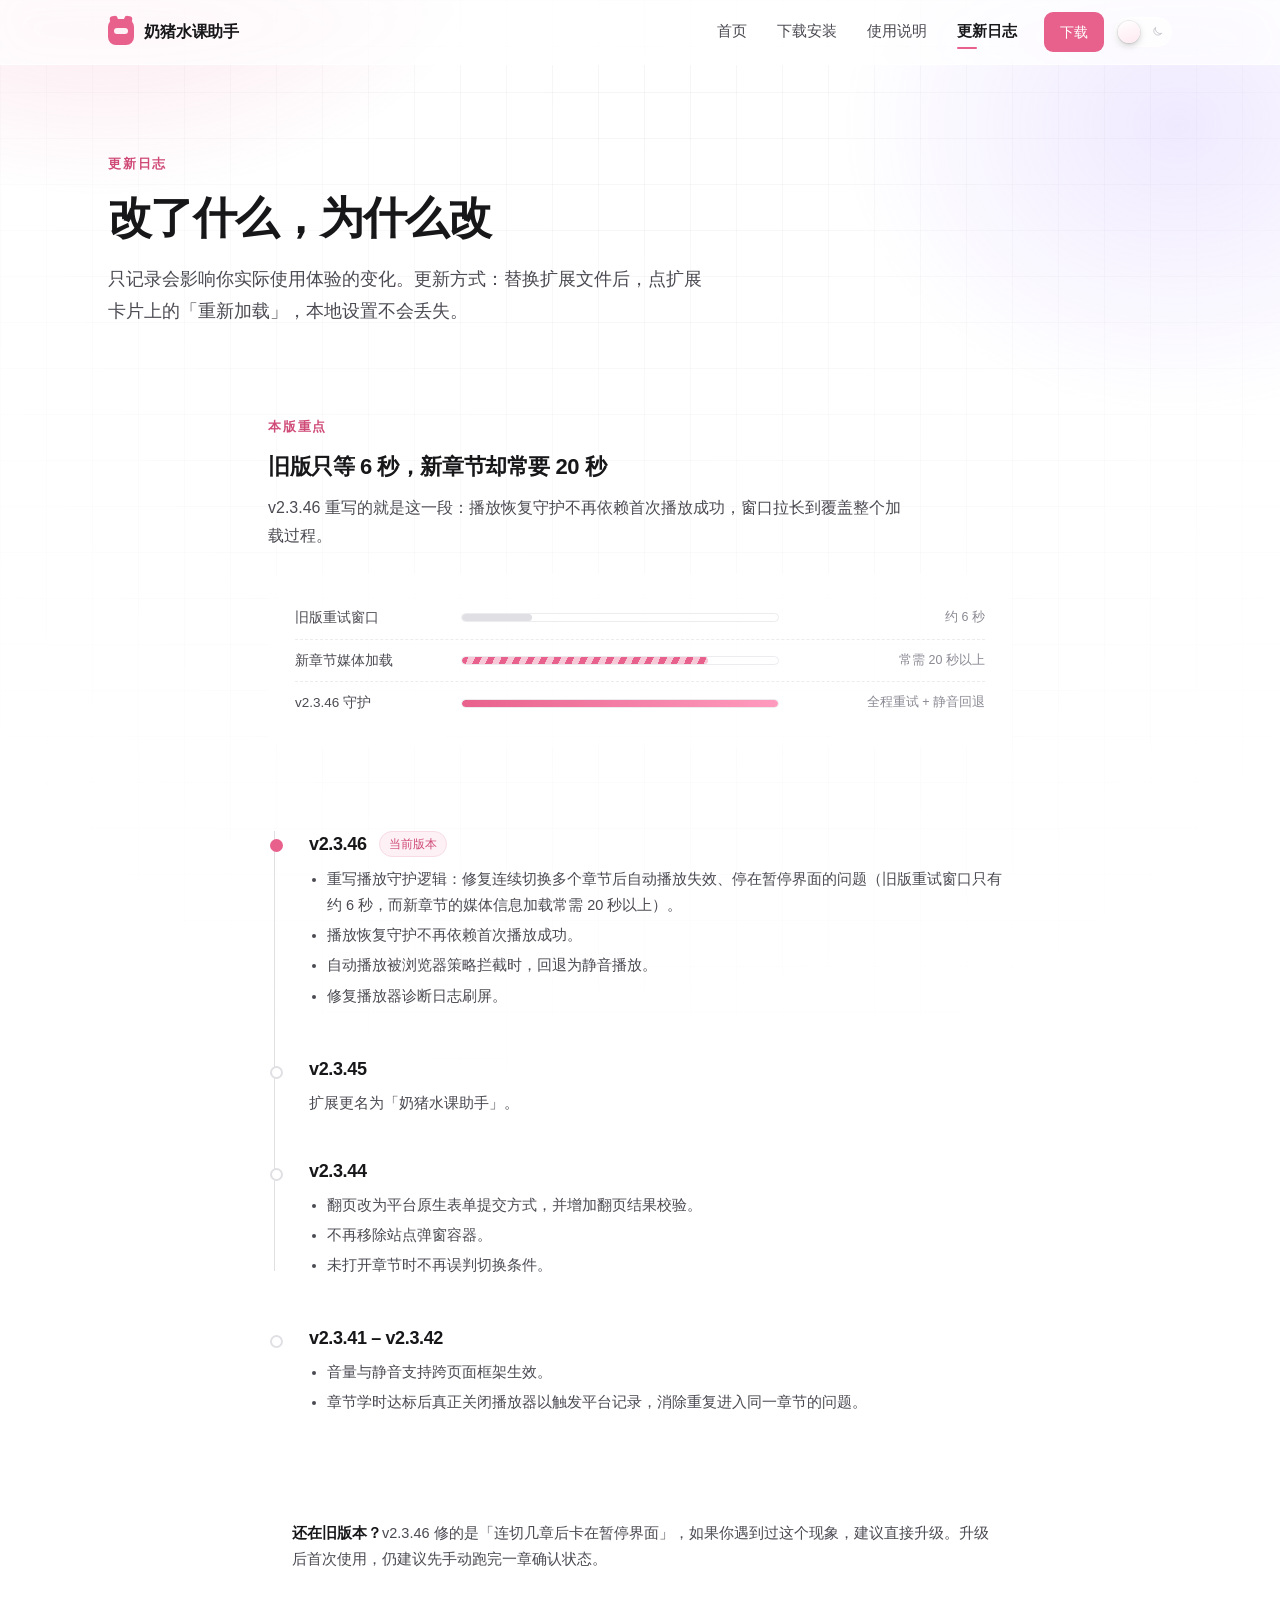
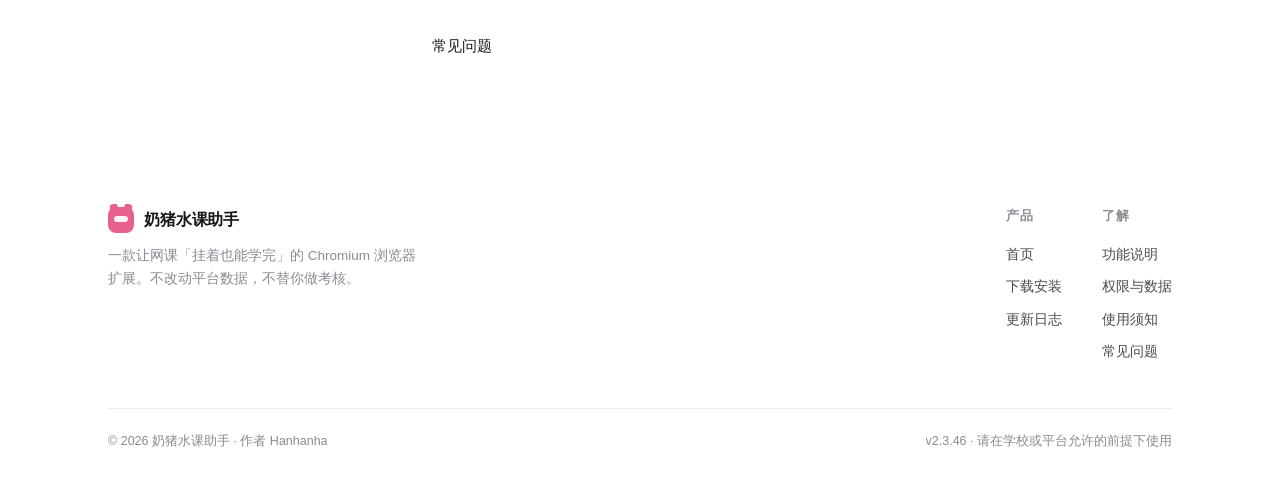
==== changelog.html @ d0fd3003 "奶猪水课助手发布站：四页静态站 + 磨砂玻璃/深浅色主题/入场动画" ====
﻿<!DOCTYPE html>
<html lang="zh-CN">
<head>
<meta charset="UTF-8">
<meta name="viewport" content="width=device-width, initial-scale=1">
<title>更新日志 — 奶猪水课助手</title>
<meta name="description" content="奶猪水课助手版本更新记录：从播放守护重写到翻页校验与音量跨框架生效。">
<link rel="icon" href="data:image/svg+xml,%3Csvg xmlns='http://www.w3.org/2000/svg' viewBox='0 0 32 32'%3E%3Crect width='32' height='32' rx='9' fill='%23e8618c'/%3E%3Crect x='9' y='13' width='14' height='7' rx='3.5' fill='%23fff'/%3E%3C/svg%3E">
<link rel="stylesheet" href="assets/style.css">
<link rel="stylesheet" href="assets/theme.css">
<script>
(function () {
  var d = document.documentElement;
  d.classList.add('js');
  var t = null;
  try { t = localStorage.getItem('nzsk-theme'); } catch (e) {}
  if (!t && window.matchMedia) { t = window.matchMedia('(prefers-color-scheme: dark)').matches ? 'dark' : 'light'; }
  d.setAttribute('data-theme', t === 'dark' ? 'dark' : 'light');
  d.classList.add('intro');
  /* 兜底：外部脚本异常时也不会卡在遮罩里 */
  setTimeout(function () {
    d.classList.remove('intro');
    var v = document.getElementById('intro-veil');
    if (v) { v.classList.add('out'); setTimeout(function () { if (v.parentNode) { v.parentNode.removeChild(v); } }, 800); }
  }, 2600);
})();
</script>
</head>
<body>

<div class="intro-veil" id="intro-veil" aria-hidden="true">
  <div class="intro-inner">
    <span class="intro-mark"><span></span></span>
    <div class="intro-word">奶猪水课助手</div>
    <div class="intro-track"><i></i></div>
    <div class="intro-meta" data-intro-pct>正在进入 · 0%</div>
  </div>
</div>

<header class="site-header">
  <div class="wrap nav">
    <a class="brand" href="index.html">
      <span class="brand-mark" aria-hidden="true"><span></span></span>
      奶猪水课助手
    </a>
    <button class="nav-toggle" aria-label="打开导航" aria-expanded="false"><span></span><span></span><span></span></button>
    <div class="nav-end">
      <nav class="nav-links">
      <a href="index.html">首页</a>
      <a href="download.html">下载安装</a>
      <a href="docs.html">使用说明</a>
      <a href="changelog.html" class="active">更新日志</a>
      <a href="https://github.com/hanhanha-114514/naizhu-course-helper/releases/download/v2.3.46/naizhu-course-helper-v2.3.46.zip" class="nav-cta" data-download>下载</a>
    </nav>
      <button class="theme-switch" type="button" role="switch" aria-checked="false" aria-label="切换深浅色">
        <span class="ic ic-sun"><svg viewBox="0 0 24 24" fill="none" stroke="currentColor" stroke-width="1.7" stroke-linecap="round"><circle cx="12" cy="12" r="4"/><path d="M12 3v2M12 19v2M3 12h2M19 12h2M5.6 5.6l1.4 1.4M17 17l1.4 1.4M18.4 5.6L17 7M7 17l-1.4 1.4"/></svg></span>
        <span class="ic ic-moon"><svg viewBox="0 0 24 24" fill="none" stroke="currentColor" stroke-width="1.7" stroke-linecap="round" stroke-linejoin="round"><path d="M20 14.5A8.5 8.5 0 019.5 4a7.5 7.5 0 1010.5 10.5z"/></svg></span>
        <span class="knob"></span>
      </button>
      </div>
    </div>
</header>

<main>

  <section class="section" style="padding-bottom:0">
    <div class="wrap">
      <span class="eyebrow">更新日志</span>
      <h1 style="font-size:clamp(30px,4vw,44px)">改了什么，为什么改</h1>
      <p class="lede">只记录会影响你实际使用体验的变化。更新方式：替换扩展文件后，点扩展卡片上的「重新加载」，本地设置不会丢失。</p>
    </div>
  </section>

  <section class="section" style="padding-bottom:0">
    <div class="wrap" style="max-width:800px">
      <div class="section-head" style="margin-bottom:24px">
        <span class="eyebrow">本版重点</span>
        <h2 style="font-size:22px">旧版只等 6 秒，新章节却常要 20 秒</h2>
        <p>v2.3.46 重写的就是这一段：播放恢复守护不再依赖首次播放成功，窗口拉长到覆盖整个加载过程。</p>
      </div>

      <div class="versus">
        <div class="vs-row">
          <span class="vs-label">旧版重试窗口</span>
          <div class="vs-track"><i class="vs-old" style="--w: 22%"></i></div>
          <span class="vs-num">约 6 秒</span>
        </div>
        <div class="vs-row">
          <span class="vs-label">新章节媒体加载</span>
          <div class="vs-track"><i class="vs-new" style="--w: 78%"></i></div>
          <span class="vs-num">常需 20 秒以上</span>
        </div>
        <div class="vs-row">
          <span class="vs-label">v2.3.46 守护</span>
          <div class="vs-track"><i class="vs-fix" style="--w: 100%"></i></div>
          <span class="vs-num">全程重试 + 静音回退</span>
        </div>
      </div>
    </div>
  </section>

  <section class="section">
    <div class="wrap" style="max-width:800px">
      <div class="timeline">

        <article class="release current">
          <div class="release-head">
            <h3>v2.3.46</h3>
            <span class="tag">当前版本</span>
          </div>
          <ul>
            <li>重写播放守护逻辑：修复连续切换多个章节后自动播放失效、停在暂停界面的问题（旧版重试窗口只有约 6 秒，而新章节的媒体信息加载常需 20 秒以上）。</li>
            <li>播放恢复守护不再依赖首次播放成功。</li>
            <li>自动播放被浏览器策略拦截时，回退为静音播放。</li>
            <li>修复播放器诊断日志刷屏。</li>
          </ul>
        </article>

        <article class="release">
          <div class="release-head">
            <h3>v2.3.45</h3>
          </div>
          <p>扩展更名为「奶猪水课助手」。</p>
        </article>

        <article class="release">
          <div class="release-head">
            <h3>v2.3.44</h3>
          </div>
          <ul>
            <li>翻页改为平台原生表单提交方式，并增加翻页结果校验。</li>
            <li>不再移除站点弹窗容器。</li>
            <li>未打开章节时不再误判切换条件。</li>
          </ul>
        </article>

        <article class="release">
          <div class="release-head">
            <h3>v2.3.41 – v2.3.42</h3>
          </div>
          <ul>
            <li>音量与静音支持跨页面框架生效。</li>
            <li>章节学时达标后真正关闭播放器以触发平台记录，消除重复进入同一章节的问题。</li>
          </ul>
        </article>

      </div>

      <div class="note" style="margin-top:36px">
        <div>
          <b>还在旧版本？</b>v2.3.46 修的是「连切几章后卡在暂停界面」，如果你遇到过这个现象，建议直接升级。升级后首次使用，仍建议先手动跑完一章确认状态。
        </div>
      </div>

      <div class="actions">
        <a class="btn btn-primary" href="downloads/nzsk-v2.3.46.zip" download data-download>下载 v2.3.46</a>
        <a href="docs.html#faq" class="btn btn-ghost">常见问题</a>
      </div>
    </div>
  </section>

</main>

<footer class="site-footer">
  <div class="wrap">
    <div class="footer-grid">
      <div>
        <a class="brand" href="index.html">
          <span class="brand-mark" aria-hidden="true"><span></span></span>
          奶猪水课助手
        </a>
        <p>一款让网课「挂着也能学完」的 Chromium 浏览器扩展。不改动平台数据，不替你做考核。</p>
      </div>
      <div class="footer-links">
        <div class="footer-col">
          <h5>产品</h5>
          <a href="index.html">首页</a>
          <a href="download.html">下载安装</a>
          <a href="changelog.html">更新日志</a>
        </div>
        <div class="footer-col">
          <h5>了解</h5>
          <a href="docs.html#features">功能说明</a>
          <a href="docs.html#privacy">权限与数据</a>
          <a href="docs.html#notice">使用须知</a>
          <a href="docs.html#faq">常见问题</a>
        </div>
      </div>
    </div>
    <div class="footer-bottom">
      <span>© <span data-year>2026</span> 奶猪水课助手 · 作者 Hanhanha</span>
      <span>v2.3.46 · 请在学校或平台允许的前提下使用</span>
    </div>
  </div>
</footer>

<div class="modal" id="dl-modal" hidden role="dialog" aria-modal="true" aria-labelledby="dl-modal-title">
  <div class="modal-box">
    <h3 id="dl-modal-title">安装包暂未开放</h3>
    <p>当前站点还没有配置下载地址。请在 <code>assets/config.js</code> 中填写 <code>githubReleaseUrl</code> 或 <code>packagePath</code>。</p>
    <div class="actions">
      <button class="btn btn-ghost btn-sm" data-close>知道了</button>
    </div>
  </div>
</div>

<script src="assets/config.js"></script>
<script src="assets/main.js"></script>
</body>
</html>
---- assets/style.css ----
﻿/* 奶猪水课助手 — 站点样式 */
:root {
  --bg: #ffffff;
  --bg-soft: #fafafa;
  --ink: #17171a;
  --ink-2: #4a4a52;
  --ink-3: #8a8a94;
  --line: #ececef;
  --line-2: #e0e0e4;
  --accent: #e8618c;
  --accent-deep: #cf4a76;
  --accent-soft: #fdf1f5;
  --accent-line: #f7dbe5;
  --radius: 14px;
  --max: 1120px;
  --ease: cubic-bezier(.22, .61, .36, 1);
  --ease-out: cubic-bezier(.16, 1, .3, 1);
  --ease-in-out: cubic-bezier(.65, .05, .36, 1);
  --t-fast: .18s;
  --t-mid: .34s;
  --t-slow: .7s;
  --shadow-card: 0 22px 48px -34px rgba(23, 23, 26, .45);
  --shadow-pink: 0 20px 44px -26px rgba(232, 97, 140, .38);
}

* { box-sizing: border-box; }

html { -webkit-text-size-adjust: 100%; scroll-behavior: smooth; }

body {
  margin: 0;
  background: var(--bg);
  color: var(--ink);
  font-family: -apple-system, BlinkMacSystemFont, "Segoe UI", "PingFang SC",
    "Hiragino Sans GB", "Microsoft YaHei", "Source Han Sans SC", sans-serif;
  font-size: 16px;
  line-height: 1.75;
  -webkit-font-smoothing: antialiased;
}

a { color: inherit; text-decoration: none; }
img { max-width: 100%; display: block; }

.wrap {
  max-width: var(--max);
  margin: 0 auto;
  padding: 0 28px;
}

/* ---------- 顶部导航 ---------- */
.site-header {
  position: sticky;
  top: 0;
  z-index: 50;
  background: var(--glass-strong);
  backdrop-filter: saturate(180%) blur(14px);
  border-bottom: 1px solid var(--line);
}

.nav {
  display: flex;
  align-items: center;
  justify-content: space-between;
  height: 64px;
}

.brand {
  display: flex;
  align-items: center;
  gap: 10px;
  font-weight: 600;
  letter-spacing: -0.01em;
  font-size: 16px;
}

.brand-mark {
  width: 26px;
  height: 26px;
  border-radius: 8px;
  background: var(--accent);
  position: relative;
  flex: none;
}
.brand-mark::before,
.brand-mark::after {
  content: "";
  position: absolute;
  top: -3px;
  width: 8px;
  height: 8px;
  border-radius: 3px 3px 1px 1px;
  background: var(--accent);
}
.brand-mark::before { left: 2px; transform: rotate(-14deg); }
.brand-mark::after { right: 2px; transform: rotate(14deg); }
.brand-mark span {
  position: absolute;
  inset: 9px 6px auto 6px;
  height: 6px;
  border-radius: 4px;
  background: var(--glass-bg);
  opacity: 0.92;
}

.nav-links {
  display: flex;
  align-items: center;
  gap: 4px;
}

.nav-links a {
  padding: 7px 13px;
  border-radius: 9px;
  color: var(--ink-2);
  font-size: 14.5px;
  transition: background 0.16s ease, color 0.16s ease;
}
.nav-links a:hover { background: var(--bg-soft); color: var(--ink); }
.nav-links a.active { color: var(--ink); font-weight: 600; }

.nav-cta {
  margin-left: 10px;
  padding: 8px 16px !important;
  background: var(--ink);
  color: #fff !important;
  border-radius: 9px;
  font-weight: 500;
  font-size: 14px !important;
}
.nav-cta:hover { background: #000; }

.nav-toggle {
  display: none;
  width: 38px;
  height: 38px;
  border: 1px solid var(--line-2);
  border-radius: 9px;
  background: var(--glass-bg);
  cursor: pointer;
  padding: 0;
  color: var(--ink);
}
.nav-toggle span {
  display: block;
  width: 16px;
  height: 1.5px;
  margin: 3.5px auto;
  background: currentColor;
  transition: transform 0.2s ease, opacity 0.2s ease;
}

/* ---------- 通用区块 ---------- */
.section { padding: 84px 0; }
.section.soft { background: var(--bg-soft); border-top: 1px solid var(--line); border-bottom: 1px solid var(--line); }

.eyebrow {
  display: inline-block;
  font-size: 12.5px;
  letter-spacing: 0.14em;
  text-transform: uppercase;
  color: var(--accent-deep);
  font-weight: 600;
  margin-bottom: 14px;
}

h1, h2, h3, h4 { letter-spacing: -0.02em; line-height: 1.25; margin: 0; font-weight: 600; }

h1 { font-size: clamp(34px, 5vw, 56px); letter-spacing: -0.035em; }
h2 { font-size: clamp(24px, 3vw, 32px); }
h3 { font-size: 17px; }

.lede {
  color: var(--ink-2);
  font-size: clamp(16px, 1.6vw, 18px);
  line-height: 1.8;
  margin: 18px 0 0;
  max-width: 60ch;
}

.muted { color: var(--ink-3); }

.section-head { max-width: 640px; margin-bottom: 46px; }
.section-head h2 + p { color: var(--ink-2); margin: 14px 0 0; }

/* ---------- 按钮 ---------- */
.btn {
  display: inline-flex;
  align-items: center;
  justify-content: center;
  gap: 9px;
  height: 46px;
  padding: 0 22px;
  border-radius: 11px;
  font-size: 15px;
  font-weight: 500;
  border: 1px solid transparent;
  cursor: pointer;
  transition: transform 0.16s ease, background 0.16s ease, border-color 0.16s ease, color 0.16s ease;
  font-family: inherit;
}
.btn:active { transform: translateY(1px); }

.btn-primary { background: var(--accent); color: #fff; }
.btn-primary:hover { background: var(--accent-deep); }

.btn-ghost { background: var(--glass-bg); color: var(--ink); border-color: var(--line-2); }
.btn-ghost:hover { border-color: var(--ink); }

.btn-dark { background: var(--ink); color: #fff; }
.btn-dark:hover { background: #000; }

.btn-sm { height: 38px; padding: 0 16px; font-size: 14px; border-radius: 9px; }

.actions { display: flex; flex-wrap: wrap; gap: 12px; margin-top: 32px; }

.arrow { font-size: 15px; opacity: 0.8; }

/* ---------- 首页 Hero ---------- */
.hero { padding: 76px 0 88px; border-bottom: 1px solid var(--line); }

.hero-grid {
  display: grid;
  grid-template-columns: 1.05fr 0.95fr;
  gap: 64px;
  align-items: center;
}

.badge {
  display: inline-flex;
  align-items: center;
  gap: 8px;
  padding: 5px 12px 5px 8px;
  border: 1px solid var(--accent-line);
  background: var(--accent-soft);
  color: var(--accent-deep);
  border-radius: 999px;
  font-size: 13px;
  font-weight: 500;
  margin-bottom: 22px;
}
.badge b { font-weight: 600; }
.dot {
  width: 6px; height: 6px; border-radius: 50%;
  background: var(--accent);
  box-shadow: 0 0 0 3px rgba(232, 97, 140, 0.16);
}

.hero h1 em {
  font-style: normal;
  color: var(--accent);
}

.hero-meta {
  display: flex;
  flex-wrap: wrap;
  gap: 20px 28px;
  margin-top: 34px;
  padding-top: 24px;
  border-top: 1px solid var(--line);
  font-size: 13.5px;
  color: var(--ink-3);
}
.hero-meta div { display: flex; align-items: center; gap: 7px; }
.hero-meta b { color: var(--ink); font-weight: 600; }

/* 面板模拟图 */
.panel-mock {
  border: 1px solid var(--line-2);
  border-radius: 18px;
  background: var(--glass-bg);
  padding: 14px;
  box-shadow: 0 1px 0 rgba(0,0,0,0.02), 0 24px 60px -40px rgba(23, 23, 26, 0.28);
}

.panel-mock-inner {
  border: 1px solid var(--accent-line);
  background: var(--accent-soft);
  border-radius: 12px;
  padding: 18px 16px 16px;
}

.pm-top {
  display: flex;
  align-items: center;
  justify-content: space-between;
  margin-bottom: 16px;
}
.pm-title { font-size: 13.5px; font-weight: 600; letter-spacing: -0.01em; }
.pm-tag {
  font-size: 11px;
  padding: 3px 8px;
  border-radius: 999px;
  background: var(--glass-bg);
  border: 1px solid var(--accent-line);
  color: var(--accent-deep);
  font-weight: 500;
}

.pm-label {
  display: flex;
  justify-content: space-between;
  font-size: 12px;
  color: var(--ink-2);
  margin-bottom: 7px;
}
.pm-label span:last-child { font-variant-numeric: tabular-nums; color: var(--accent-deep); font-weight: 600; }

.pm-bar {
  height: 7px;
  border-radius: 99px;
  background: var(--glass-bg);
  border: 1px solid var(--accent-line);
  overflow: hidden;
}
.pm-bar i {
  display: block;
  height: 100%;
  border-radius: 99px;
  background: var(--accent);
  width: 64%;
  animation: fill 6s ease-in-out infinite alternate;
}
@keyframes fill {
  from { width: 48%; }
  to { width: 86%; }
}

.pm-rows { margin-top: 18px; display: grid; gap: 8px; }
.pm-row {
  display: flex;
  align-items: center;
  justify-content: space-between;
  background: var(--glass-bg);
  border: 1px solid var(--accent-line);
  border-radius: 9px;
  padding: 9px 11px;
  font-size: 12.5px;
  color: var(--ink-2);
}
.pm-row b { font-weight: 600; color: var(--ink); }
.pm-row .ok { color: var(--accent-deep); font-weight: 600; }

.pm-log {
  margin-top: 14px;
  background: var(--glass-bg);
  border: 1px solid var(--accent-line);
  border-radius: 9px;
  padding: 11px;
  font-family: ui-monospace, SFMono-Regular, Menlo, Consolas, monospace;
  font-size: 11.5px;
  line-height: 1.85;
  color: var(--ink-3);
}
.pm-log div::before {
  content: "› ";
  color: var(--accent);
}
.pm-log div:last-child { color: var(--ink); }

/* ---------- 特性网格 ---------- */
.grid-3 {
  display: grid;
  grid-template-columns: repeat(3, 1fr);
  gap: 1px;
  background: var(--line);
  border: 1px solid var(--line);
  border-radius: var(--radius);
  overflow: hidden;
}
.card {
  background: var(--glass-bg);
  padding: 30px 26px 32px;
  transition: background 0.18s ease;
}
.card:hover { background: var(--card-hover); }
.card .num {
  font-size: 12px;
  font-weight: 600;
  color: var(--accent);
  letter-spacing: 0.08em;
  font-variant-numeric: tabular-nums;
}
.card h3 { margin: 14px 0 8px; }
.card p { margin: 0; font-size: 14.5px; color: var(--ink-2); line-height: 1.75; }

/* ---------- 步骤 ---------- */
.steps { display: grid; grid-template-columns: repeat(3, 1fr); gap: 28px; counter-reset: s; }
.step { position: relative; padding-top: 22px; border-top: 1px solid var(--line-2); }
.step::before {
  counter-increment: s;
  content: "0" counter(s);
  position: absolute;
  top: -11px;
  left: 0;
  background: var(--bg);
  padding-right: 12px;
  font-size: 12px;
  font-weight: 600;
  color: var(--accent);
  letter-spacing: 0.08em;
}
.soft .step::before { background: var(--bg-soft); }
.step h3 { margin-bottom: 8px; }
.step p { margin: 0; font-size: 14.5px; color: var(--ink-2); }
.step code {
  font-family: ui-monospace, SFMono-Regular, Menlo, Consolas, monospace;
  font-size: 13px;
  background: var(--accent-soft);
  border: 1px solid var(--accent-line);
  color: var(--accent-deep);
  padding: 1px 6px;
  border-radius: 6px;
}

/* ---------- 提示条 ---------- */
.note {
  display: flex;
  gap: 14px;
  border: 1px solid var(--line-2);
  border-left: 2px solid var(--accent);
  background: var(--glass-bg);
  border-radius: 0 10px 10px 0;
  padding: 18px 22px;
  font-size: 14.5px;
  color: var(--ink-2);
  line-height: 1.8;
}
.note b { color: var(--ink); }

/* ---------- 表格 ---------- */
.tbl { width: 100%; border-collapse: collapse; font-size: 14.5px; }
.tbl th, .tbl td { text-align: left; padding: 14px 16px; border-bottom: 1px solid var(--line); vertical-align: top; }
.tbl th { font-size: 12.5px; letter-spacing: 0.06em; text-transform: uppercase; color: var(--ink-3); font-weight: 600; }
.tbl td:first-child { font-weight: 600; width: 30%; }
.tbl tr:last-child td { border-bottom: none; }

/* ---------- 说明 / 文档布局 ---------- */
.doc-layout {
  display: grid;
  grid-template-columns: 210px 1fr;
  gap: 64px;
  align-items: start;
  padding: 56px 0 96px;
}
.toc {
  position: sticky;
  top: 92px;
  font-size: 14px;
  border-left: 1px solid var(--line);
  padding-left: 18px;
}
.toc h4 { font-size: 12px; letter-spacing: 0.1em; text-transform: uppercase; color: var(--ink-3); margin-bottom: 12px; }
.toc a { display: block; padding: 5px 0; color: var(--ink-2); }
.toc a:hover { color: var(--accent-deep); }

.doc h2 { margin-top: 56px; padding-top: 34px; border-top: 1px solid var(--line); font-size: 24px; }
.doc h2:first-of-type { margin-top: 0; padding-top: 0; border-top: none; }
.doc h3 { margin-top: 30px; }
.doc p, .doc li { color: var(--ink-2); font-size: 15px; }
.doc ul { padding-left: 20px; margin: 12px 0; }
.doc li { margin: 6px 0; }
.doc code {
  font-family: ui-monospace, SFMono-Regular, Menlo, Consolas, monospace;
  font-size: 13px;
  background: var(--bg-soft);
  border: 1px solid var(--line);
  padding: 1px 6px;
  border-radius: 6px;
  color: var(--ink);
}

/* 折叠问答 */
.faq { border-top: 1px solid var(--line); }
.faq details { border-bottom: 1px solid var(--line); }
.faq summary {
  cursor: pointer;
  padding: 20px 34px 20px 0;
  font-weight: 600;
  font-size: 15.5px;
  list-style: none;
  position: relative;
}
.faq summary::-webkit-details-marker { display: none; }
.faq summary::after {
  content: "+";
  position: absolute;
  right: 4px;
  top: 17px;
  color: var(--ink-3);
  font-size: 18px;
  font-weight: 400;
  transition: transform 0.2s ease;
}
.faq details[open] summary::after { content: "–"; }
.faq details p { margin: 0 0 22px; font-size: 14.5px; color: var(--ink-2); max-width: 72ch; }

/* ---------- 更新日志 ---------- */
.timeline { border-left: 1px solid var(--line-2); padding-left: 34px; margin-left: 6px; }
.release { position: relative; padding-bottom: 44px; }
.release::before {
  content: "";
  position: absolute;
  left: -39px;
  top: 8px;
  width: 9px;
  height: 9px;
  border-radius: 50%;
  background: var(--glass-bg);
  border: 2px solid var(--line-2);
}
.release.current::before { border-color: var(--accent); background: var(--accent); }
.release-head { display: flex; align-items: center; gap: 12px; flex-wrap: wrap; margin-bottom: 10px; }
.release h3 { font-size: 18px; font-variant-numeric: tabular-nums; }
.release .tag {
  font-size: 11.5px;
  padding: 2px 9px;
  border-radius: 999px;
  background: var(--accent-soft);
  border: 1px solid var(--accent-line);
  color: var(--accent-deep);
  font-weight: 500;
}
.release ul { margin: 0; padding-left: 18px; }
.release li { color: var(--ink-2); font-size: 14.5px; margin: 5px 0; }
.release p { color: var(--ink-2); font-size: 14.5px; margin: 0; }

/* ---------- 下载页 ---------- */
.dl-card {
  border: 1px solid var(--line-2);
  border-radius: var(--radius);
  background: var(--glass-bg);
  padding: 38px 40px;
  display: grid;
  grid-template-columns: 1fr auto;
  gap: 32px;
  align-items: center;
}
.dl-card h2 { font-size: 26px; }
.dl-meta { display: flex; flex-wrap: wrap; gap: 8px; margin-top: 18px; }
.chip {
  font-size: 12.5px;
  padding: 4px 11px;
  border-radius: 999px;
  background: var(--bg-soft);
  border: 1px solid var(--line);
  color: var(--ink-2);
}
.chip.accent { background: var(--accent-soft); border-color: var(--accent-line); color: var(--accent-deep); }
.dl-right { display: flex; flex-direction: column; align-items: flex-end; gap: 10px; }
.dl-right .muted { font-size: 12.5px; }

.spec { display: grid; grid-template-columns: repeat(2, 1fr); gap: 1px; background: var(--line); border: 1px solid var(--line); border-radius: var(--radius); overflow: hidden; }
.spec div { background: var(--glass-bg); padding: 22px 24px; }
.spec dt { font-size: 12.5px; color: var(--ink-3); margin-bottom: 4px; }
.spec dd { margin: 0; font-size: 15px; font-weight: 500; }

/* ---------- 页脚 ---------- */
.site-footer { border-top: 1px solid var(--line); background: var(--bg-soft); padding: 52px 0 40px; }
.footer-grid { display: flex; justify-content: space-between; gap: 40px; flex-wrap: wrap; }
.footer-grid p { margin: 10px 0 0; font-size: 13.5px; color: var(--ink-3); max-width: 42ch; }
.footer-links { display: flex; gap: 40px; }
.footer-col h5 { font-size: 12.5px; letter-spacing: 0.08em; text-transform: uppercase; color: var(--ink-3); margin: 0 0 10px; font-weight: 600; }
.footer-col a { display: block; font-size: 14px; color: var(--ink-2); padding: 4px 0; }
.footer-col a:hover { color: var(--accent-deep); }
.footer-bottom {
  margin-top: 40px;
  padding-top: 22px;
  border-top: 1px solid var(--line);
  display: flex;
  justify-content: space-between;
  gap: 16px;
  flex-wrap: wrap;
  font-size: 12.5px;
  color: var(--ink-3);
}

/* ---------- 弹窗 ---------- */
.modal[hidden] { display: none; }
.modal {
  position: fixed;
  inset: 0;
  z-index: 100;
  display: flex;
  align-items: center;
  justify-content: center;
  padding: 24px;
  background: rgba(23, 23, 26, 0.35);
  backdrop-filter: blur(3px);
}
.modal-box {
  background: var(--glass-bg);
  border-radius: 16px;
  max-width: 420px;
  width: 100%;
  padding: 30px;
  border: 1px solid var(--line);
  animation: pop 0.18s ease-out;
}
@keyframes pop { from { opacity: 0; transform: translateY(8px) scale(0.99); } to { opacity: 1; transform: none; } }
.modal-box h3 { font-size: 18px; margin-bottom: 10px; }
.modal-box p { margin: 0 0 20px; font-size: 14.5px; color: var(--ink-2); line-height: 1.8; }
.modal-box .actions { margin-top: 0; justify-content: flex-end; }

/* ---------- 响应式 ---------- */
@media (max-width: 960px) {
  .hero-grid { grid-template-columns: 1fr; gap: 44px; }
  .grid-3 { grid-template-columns: repeat(2, 1fr); }
  .steps { grid-template-columns: 1fr; gap: 34px; }
  .doc-layout { grid-template-columns: 1fr; gap: 32px; padding-top: 32px; }
  .toc { position: static; border-left: none; border-top: 1px solid var(--line); padding: 16px 0 0; display: flex; flex-wrap: wrap; gap: 4px 18px; }
  .toc h4 { width: 100%; margin: 0 0 4px; }
  .toc a { padding: 2px 0; }
  .dl-card { grid-template-columns: 1fr; }
  .dl-right { align-items: flex-start; }
}

@media (max-width: 720px) {
  .wrap { padding: 0 20px; }
  .section { padding: 62px 0; }
  .hero { padding: 52px 0 64px; }
  .nav-toggle { display: block; }
  .nav-links {
    position: absolute;
    top: 64px;
    left: 0;
    right: 0;
    flex-direction: column;
    align-items: stretch;
    gap: 2px;
    padding: 12px 20px 18px;
    background: var(--glass-bg);
    border-bottom: 1px solid var(--line);
    display: none;
  }
  .nav-links.open { display: flex; }
  .nav-links a { padding: 11px 12px; font-size: 15px; }
  .nav-cta { margin: 8px 0 0; text-align: center; }
  .grid-3 { grid-template-columns: 1fr; }
  .spec { grid-template-columns: 1fr; }
  .dl-card { padding: 26px 22px; }
  .timeline { padding-left: 22px; }
  .release::before { left: -27px; }
}

/* ==========================================================
   动效与图形层
   ========================================================== */

/* ---------- 基础过渡 ---------- */
html { scroll-behavior: smooth; }
[id] { scroll-margin-top: 92px; }

::selection { background: var(--accent-soft); color: var(--accent-deep); }

a:focus-visible,
button:focus-visible,
summary:focus-visible {
  outline: 2px solid var(--accent);
  outline-offset: 3px;
  border-radius: 6px;
}

body {
  animation: pageIn .5s var(--ease-out) both;
}
@keyframes pageIn {
  from { opacity: 0; transform: translateY(8px); }
  to { opacity: 1; transform: none; }
}

/* 滚动进场 */
.js [data-reveal] {
  opacity: 0;
  transform: translateY(18px);
  transition:
    opacity var(--t-slow) var(--ease-out),
    transform var(--t-slow) var(--ease-out),
    box-shadow var(--t-mid) var(--ease),
    border-color var(--t-mid) var(--ease);
  transition-delay: var(--d, 0s);
  will-change: opacity, transform;
}
.js [data-reveal="left"] { transform: translateX(-20px); }
.js [data-reveal="right"] { transform: translateX(20px); }
.js [data-reveal="scale"] { transform: translateY(14px) scale(.975); }
.js [data-reveal].in { opacity: 1; transform: none; }

/* ---------- 头部 ---------- */
.site-header {
  transition: box-shadow var(--t-mid) var(--ease), background var(--t-mid) var(--ease), border-color var(--t-mid) var(--ease);
}
.site-header .nav { transition: height var(--t-mid) var(--ease); }
.site-header.scrolled { box-shadow: 0 14px 34px -30px rgba(23, 23, 26, .55); background: var(--glass-strong); }
.site-header.scrolled .nav { height: 56px; }

.brand .brand-mark { transition: transform var(--t-mid) var(--ease-out); }
.brand:hover .brand-mark { transform: rotate(-8deg) scale(1.08); }
.brand-mark span { animation: pigBlink 5.5s var(--ease-in-out) infinite; }
@keyframes pigBlink {
  0%, 92%, 100% { opacity: .92; }
  95% { opacity: .3; }
}

.nav-links a { position: relative; transition: background var(--t-fast) var(--ease), color var(--t-fast) var(--ease), transform var(--t-fast) var(--ease); }
.nav-links a:hover { transform: translateY(-1px); }
.nav-links a.active::after {
  content: "";
  position: absolute;
  left: 13px;
  bottom: 3px;
  height: 2px;
  width: 0;
  border-radius: 2px;
  background: var(--accent);
  animation: navUnderline .5s var(--ease-out) .05s both;
}
@keyframes navUnderline { from { width: 0; opacity: 0; } to { width: 20px; opacity: 1; } }

.nav-cta {
  position: relative;
  overflow: hidden;
  transition: transform var(--t-mid) var(--ease-out), box-shadow var(--t-mid) var(--ease), background var(--t-fast) var(--ease);
}
.nav-cta:hover { transform: translateY(-1px); box-shadow: 0 12px 24px -16px rgba(23, 23, 26, .7); }

/* ---------- 按钮 ---------- */
.btn {
  position: relative;
  overflow: hidden;
  transition:
    transform var(--t-mid) var(--ease-out),
    box-shadow var(--t-mid) var(--ease),
    background var(--t-fast) var(--ease),
    border-color var(--t-fast) var(--ease),
    color var(--t-fast) var(--ease);
}
.btn::after {
  content: "";
  position: absolute;
  top: 0;
  left: -120%;
  width: 60%;
  height: 100%;
  background: linear-gradient(100deg, transparent, rgba(255, 255, 255, .38), transparent);
  transform: skewX(-14deg);
  transition: left .6s var(--ease-out);
}
.btn:hover::after { left: 130%; }
.btn:hover { transform: translateY(-2px); }
.btn .arrow { transition: transform var(--t-mid) var(--ease-out); }
.btn:hover .arrow { transform: translateX(3px); }
.btn-primary:hover .arrow,
.btn[data-download] .arrow { transform: translateY(2px); }
.btn-primary:hover .arrow { transform: translateY(4px); }
.btn-dark:hover .arrow,
.btn-ghost:hover .arrow { transform: translateX(4px); }
.btn-primary:hover { box-shadow: var(--shadow-pink); }

/* ---------- 首页 Hero 氛围层 ---------- */
.hero { position: relative; overflow: hidden; }
.hero-bg {
  position: absolute;
  inset: -20% -10% auto;
  height: 140%;
  pointer-events: none;
  z-index: 0;
}
.hero-bg .glow {
  position: absolute;
  left: -140px;
  top: -80px;
  width: 620px;
  height: 620px;
  border-radius: 50%;
  filter: blur(60px);
  opacity: .5;
  background: radial-gradient(circle at 50% 50%, rgba(232, 97, 140, .3), rgba(232, 97, 140, 0) 62%);
  animation: drift 16s var(--ease-in-out) infinite alternate;
}
.hero-bg .glow.b {
  width: 460px; height: 460px; left: auto; right: -60px; top: 40px;
  background: radial-gradient(circle at 50% 50%, rgba(255, 183, 206, .42), rgba(255, 183, 206, 0) 62%);
  animation-duration: 20s;
  animation-delay: -6s;
}
.hero-bg .dots {
  position: absolute;
  inset: 0;
  background-image: radial-gradient(rgba(23, 23, 26, .16) 1px, transparent 1px);
  background-size: 22px 22px;
  -webkit-mask-image: radial-gradient(ellipse 70% 60% at 30% 20%, #000 10%, transparent 72%);
  mask-image: radial-gradient(ellipse 70% 60% at 30% 20%, #000 10%, transparent 72%);
  opacity: .55;
}
@keyframes drift {
  from { transform: translate3d(-40px, -20px, 0) scale(1); }
  to { transform: translate3d(60px, 40px, 0) scale(1.12); }
}
.hero .wrap { position: relative; z-index: 1; }

.badge { animation: riseIn .6s var(--ease-out) both .1s; }
@keyframes riseIn { from { opacity: 0; transform: translateY(-6px); } to { opacity: 1; transform: none; } }
.badge .dot { animation: heartbeat 2.2s var(--ease-in-out) infinite; }
@keyframes heartbeat {
  0%, 100% { box-shadow: 0 0 0 0 rgba(232, 97, 140, .45); }
  60% { box-shadow: 0 0 0 7px rgba(232, 97, 140, 0); }
}

/* ---------- 面板模拟图 ---------- */
.panel-mock {
  position: relative;
  padding: 0;
  border: none;
  background: transparent;
  box-shadow: none;
  animation: fadeIn .9s var(--ease-out) both;
  transition: transform var(--t-slow) var(--ease-out);
}
@keyframes fadeIn { from { opacity: 0; transform: translateY(16px); } to { opacity: 1; transform: none; } }
.panel-mock:hover { transform: translateY(-6px) rotate(-.3deg); }
.panel-mock::before {
  content: "";
  position: absolute;
  inset: 22px -18px -26px 26px;
  border-radius: 18px;
  background: var(--accent-soft);
  border: 1px solid var(--accent-line);
  z-index: 0;
  transition: transform var(--t-slow) var(--ease-out);
}
.panel-mock:hover::before { transform: translate(12px, 12px); }
.panel-mock-inner {
  position: relative;
  z-index: 1;
  border-radius: 16px;
  box-shadow: var(--shadow-card);
  animation: floaty 9s var(--ease-in-out) infinite alternate;
}
@keyframes floaty {
  from { transform: translateY(-7px); }
  to { transform: translateY(7px); }
}

.pm-top { align-items: center; }
.pm-tag { display: inline-flex; align-items: center; gap: 6px; transition: color var(--t-mid) var(--ease), background var(--t-mid) var(--ease); }
.pm-tag i {
  width: 6px; height: 6px; border-radius: 50%;
  background: var(--accent);
  animation: heartbeat 1.8s var(--ease-in-out) infinite;
}
.pm-bar i { transition: width 1.4s var(--ease-out); animation: none; width: var(--w, 64%); }
.pm-bar.striped {
  background-image: repeating-linear-gradient(115deg, transparent 0 6px, rgba(232, 97, 140, .09) 6px 12px), linear-gradient(var(--surface), var(--surface));
}
.pm-num { font-variant-numeric: tabular-nums; }

.pm-rows .pm-row { transition: border-color var(--t-mid) var(--ease), background var(--t-mid) var(--ease), transform var(--t-mid) var(--ease-out); }
.panel-mock:hover .pm-row { transform: translateX(2px); }
.pm-row.switch { border-color: var(--accent); background: var(--glass-bg); }

.pm-log div { opacity: .45; transition: opacity var(--t-mid) var(--ease), color var(--t-mid) var(--ease), transform var(--t-mid) var(--ease-out); }
.pm-log div.on { opacity: 1; color: var(--ink); transform: translateX(2px); }
.pm-log .caret { display: inline-block; width: 6px; height: 12px; background: var(--accent); vertical-align: -1px; animation: blink 1.05s steps(1) infinite; }
@keyframes blink { 50% { opacity: 0; } }

/* ---------- 特性卡片 ---------- */
.grid-3 {
  grid-template-columns: repeat(3, 1fr);
  gap: 18px;
  background: transparent;
  border: none;
  overflow: visible;
}
.card {
  position: relative;
  border: 1px solid var(--line);
  border-radius: var(--radius);
  padding: 26px 24px 28px;
  background: var(--glass-bg);
  overflow: hidden;
  transition:
    transform var(--t-mid) var(--ease-out),
    box-shadow var(--t-mid) var(--ease),
    border-color var(--t-mid) var(--ease),
    opacity var(--t-slow) var(--ease-out);
}
.card::after {
  content: "";
  position: absolute;
  left: 0;
  top: 0;
  height: 2px;
  width: 0;
  background: linear-gradient(90deg, var(--accent), rgba(255, 150, 186, .5));
  transition: width .5s var(--ease-out);
}
.card:hover { transform: translateY(-5px); border-color: var(--accent-line); box-shadow: var(--shadow-card); }
.card:hover::after { width: 100%; }
.card .icon {
  display: grid;
  place-items: center;
  width: 40px;
  height: 40px;
  border-radius: 12px;
  background: var(--accent-soft);
  border: 1px solid var(--accent-line);
  color: var(--accent);
  transition: transform var(--t-mid) var(--ease-out), background var(--t-mid) var(--ease), color var(--t-mid) var(--ease);
}
.card:hover .icon { transform: translateY(-2px) scale(1.04); background: var(--accent); color: #fff; }
.card .icon svg { width: 21px; height: 21px; }
.card .num {
  position: absolute;
  right: 20px;
  top: 22px;
  color: var(--line-2);
  font-size: 13px;
  transition: color var(--t-mid) var(--ease);
}
.card:hover .num { color: var(--accent-line); }
.card h3 { margin: 16px 0 8px; }
.card p { font-size: 14.5px; color: var(--ink-2); }

/* ---------- 步骤 ---------- */
.steps { gap: 34px; }
.step {
  border-top: 1px solid var(--line-2);
  transition: border-color var(--t-mid) var(--ease), transform var(--t-mid) var(--ease-out);
}
.step:hover { border-top-color: var(--accent); transform: translateY(-2px); }
.step::before { transition: color var(--t-mid) var(--ease); }
.step:hover::before { color: var(--accent-deep); }
.step-bar { height: 2px; background: var(--line); border-radius: 2px; margin: 14px 0 12px; overflow: hidden; }
.step-bar i { display: block; height: 100%; width: 0; background: var(--accent); transition: width 1.1s var(--ease-out); }
.step.in .step-bar i { width: 100%; }

/* ---------- 工作流程图 ---------- */
.flow {
  position: relative;
  border: 1px solid var(--line-2);
  border-radius: 20px;
  background: var(--glass-bg);
  padding: 40px 32px 30px;
  box-shadow: var(--shadow-card);
}
.flow-track { display: flex; align-items: center; gap: 10px; overflow: hidden; }
.flow-node {
  flex: 1 1 0;
  min-width: 0;
  display: grid;
  gap: 8px;
  justify-items: center;
  text-align: center;
  padding: 18px 10px 16px;
  border-radius: 14px;
  background: var(--bg-soft);
  border: 1px solid var(--line);
  transition: transform var(--t-mid) var(--ease-out), background var(--t-mid) var(--ease), border-color var(--t-mid) var(--ease), box-shadow var(--t-mid) var(--ease);
}
.flow-node:hover, .flow-node.on { background: var(--accent-soft); border-color: var(--accent-line); transform: translateY(-4px); box-shadow: var(--shadow-pink); }
.flow-node .icon {
  display: grid; place-items: center;
  width: 34px; height: 34px; border-radius: 10px;
  background: var(--glass-bg); border: 1px solid var(--line);
  color: var(--ink-3);
  transition: color var(--t-mid) var(--ease), border-color var(--t-mid) var(--ease), transform var(--t-mid) var(--ease-out);
}
.flow-node:hover .icon, .flow-node.on .icon { color: var(--accent); border-color: var(--accent-line); transform: scale(1.06) rotate(-3deg); }
.flow-node .icon svg { width: 18px; height: 18px; }
.flow-node b { font-size: 13.5px; font-weight: 600; }
.flow-node span { font-size: 12px; color: var(--ink-3); line-height: 1.5; }
.flow-arrow { flex: none; width: 28px; height: 1px; background: var(--line-2); position: relative; }
.flow-arrow::after {
  content: "";
  position: absolute;
  right: 0; top: -3px;
  width: 7px; height: 7px;
  border-top: 1px solid var(--line-2);
  border-right: 1px solid var(--line-2);
  transform: rotate(45deg);
}
.flow-arrow i {
  position: absolute;
  top: -2px; left: 0;
  width: 5px; height: 5px;
  border-radius: 50%;
  background: var(--accent);
  animation: travel 2.6s var(--ease-in-out) infinite;
  opacity: .9;
}
@keyframes travel {
  0% { left: -2px; opacity: 0; }
  15% { opacity: 1; }
  85% { opacity: 1; }
  100% { left: 26px; opacity: 0; }
}
.flow-loop {
  display: flex;
  align-items: center;
  justify-content: center;
  gap: 10px;
  margin-top: 22px;
  font-size: 12.5px;
  color: var(--ink-3);
}
.flow-loop svg { width: 15px; height: 15px; color: var(--accent); animation: spin 9s linear infinite; }
@keyframes spin { to { transform: rotate(360deg); } }

/* ---------- 数字条 ---------- */
.stats { display: grid; grid-template-columns: repeat(4, 1fr); gap: 18px; }
.stat {
  border: 1px solid var(--line);
  border-radius: var(--radius);
  padding: 22px 24px;
  background: var(--glass-bg);
  transition: border-color var(--t-mid) var(--ease), transform var(--t-mid) var(--ease-out);
}
.stat:hover { border-color: var(--accent-line); transform: translateY(-3px); }
.stat b {
  display: block;
  font-size: clamp(26px, 3.4vw, 36px);
  letter-spacing: -.03em;
  font-variant-numeric: tabular-nums;
  line-height: 1.15;
}
.stat span { font-size: 13px; color: var(--ink-3); }

/* ---------- 提示与表格 ---------- */
.note { transition: border-color var(--t-mid) var(--ease), transform var(--t-mid) var(--ease-out); }
.note:hover { border-color: var(--accent-line); transform: translateX(2px); }
.spec div { transition: background var(--t-mid) var(--ease); }
.spec div:hover { background: var(--accent-soft); }
.chip { transition: transform var(--t-fast) var(--ease), border-color var(--t-mid) var(--ease), color var(--t-mid) var(--ease); }
.chip:hover { transform: translateY(-1px); border-color: var(--accent-line); color: var(--accent-deep); }

/* ---------- 折叠问答 ---------- */
.faq details { transition: background var(--t-mid) var(--ease); }
.faq details[open] { background: linear-gradient(180deg, var(--accent-soft), transparent); }
.faq summary::after { transition: transform var(--t-mid) var(--ease-out), color var(--t-mid) var(--ease); }
.faq summary:hover { color: var(--accent-deep); }
.faq details[open] summary::after { transform: rotate(180deg); }
.faq details p { animation: faqIn .42s var(--ease-out) both; }
@keyframes faqIn {
  from { opacity: 0; transform: translateY(-6px); }
  to { opacity: 1; transform: none; }
}

/* ---------- 目录高亮 ---------- */
.toc a { position: relative; transition: color var(--t-mid) var(--ease), transform var(--t-mid) var(--ease-out); }
.toc a::before {
  content: "";
  position: absolute;
  left: -19px;
  top: 50%;
  width: 2px;
  height: 0;
  background: var(--accent);
  transform: translateY(-50%);
  transition: height var(--t-mid) var(--ease-out);
}
.toc a:hover { color: var(--accent-deep); transform: translateX(2px); }
.toc a.active { color: var(--accent-deep); font-weight: 600; }
.toc a.active::before { height: 1.05em; }

/* ---------- 更新日志 ---------- */
.release::before { transition: border-color var(--t-mid) var(--ease), transform var(--t-mid) var(--ease-out); }
.release:hover::before { border-color: var(--accent); transform: scale(1.25); }
.release.current::before { animation: ring 2.6s var(--ease-out) infinite; }
@keyframes ring {
  0% { box-shadow: 0 0 0 0 rgba(232, 97, 140, .4); }
  70% { box-shadow: 0 0 0 10px rgba(232, 97, 140, 0); }
  100% { box-shadow: 0 0 0 0 rgba(232, 97, 140, 0); }
}
.tag, .release .tag { transition: transform var(--t-fast) var(--ease); }
.release:hover .tag { transform: translateY(-1px); }

/* ---------- 下载卡片 ---------- */
.dl-card {
  position: relative;
  overflow: hidden;
  transition: border-color var(--t-mid) var(--ease), box-shadow var(--t-slow) var(--ease), transform var(--t-mid) var(--ease-out);
}
.dl-card:hover { border-color: var(--accent-line); box-shadow: var(--shadow-card); transform: translateY(-3px); }
.dl-card::before {
  content: "";
  position: absolute;
  right: -80px;
  top: -80px;
  width: 260px;
  height: 260px;
  border-radius: 50%;
  background: radial-gradient(circle at 50% 50%, rgba(232, 97, 140, .14), rgba(232, 97, 140, 0) 65%);
  transition: transform .8s var(--ease-out);
}
.dl-card:hover::before { transform: scale(1.25) translate(-14px, 14px); }

/* 包内结构树 */
.tree {
  border: 1px solid var(--line);
  border-radius: var(--radius);
  background: var(--glass-bg);
  padding: 22px 24px;
  font-family: ui-monospace, SFMono-Regular, Menlo, Consolas, monospace;
  font-size: 13px;
  line-height: 2;
  color: var(--ink-2);
  overflow-x: auto;
}
.tree b { color: var(--ink); font-weight: 600; }
.tree .dir { color: var(--accent-deep); }
.tree .key { background: var(--accent-soft); border-radius: 5px; padding: 0 6px; }
.tree .hint { color: var(--ink-3); }

/* ---------- 弹窗 ---------- */
.modal { transition: opacity var(--t-mid) var(--ease); }
.modal-box { animation: pop .28s var(--ease-out) both; }

/* ---------- 页脚 ---------- */
.footer-col a { transition: color var(--t-fast) var(--ease), transform var(--t-fast) var(--ease-out); }
.footer-col a:hover { transform: translateX(2px); }

/* ---------- 降低动态偏好 ---------- */
@media (prefers-reduced-motion: reduce) {
  html { scroll-behavior: auto; }
  *,
  *::before,
  *::after {
    animation-duration: .001s !important;
    animation-iteration-count: 1 !important;
    transition-duration: .001s !important;
  }
  .js [data-reveal] { opacity: 1 !important; transform: none !important; }
  .btn::after { display: none; }
}

@media (max-width: 960px) {
  .stats { grid-template-columns: repeat(2, 1fr); }
  .flow-track { flex-wrap: wrap; }
  .flow-node { flex: 1 1 44%; }
  .flow-arrow { display: none; }
}
@media (max-width: 720px) {
  .flow { padding: 26px 18px 22px; }
  .flow-node { flex: 1 1 100%; }
  .stats { grid-template-columns: 1fr 1fr; gap: 12px; }
  .grid-3 { gap: 12px; }
  .panel-mock, .panel-mock-inner { animation: none; }
}
/* 进场错峰延迟（在自定义过渡之后生效，进场完成后由脚本清空） */
.js [data-reveal] { transition-delay: var(--d, 0s); }
/* ---------- 版本对比条 ---------- */
.versus {
  border: 1px solid var(--line);
  border-radius: var(--radius);
  background: var(--glass-bg);
  padding: 22px 26px;
  box-shadow: var(--shadow-card);
}
.vs-row {
  display: grid;
  grid-template-columns: 150px 1fr 190px;
  gap: 16px;
  align-items: center;
  padding: 9px 0;
}
.vs-row + .vs-row { border-top: 1px dashed var(--line); }
.vs-label { font-size: 13.5px; color: var(--ink-2); }
.vs-track {
  position: relative;
  height: 9px;
  border-radius: 99px;
  background: var(--bg-soft);
  border: 1px solid var(--line);
  overflow: hidden;
}
.vs-track i {
  display: block;
  height: 100%;
  width: 0;
  border-radius: 99px;
  transition: width 1.3s var(--ease-out) .15s;
}
.versus.in .vs-track i { width: var(--w); }
.vs-old { background: var(--line-2); }
.vs-new {
  background: repeating-linear-gradient(115deg, var(--accent) 0 6px, rgba(232, 97, 140, .35) 6px 12px);
}
.vs-fix { background: linear-gradient(90deg, var(--accent), #ff9bbe); }
.vs-num { font-size: 12.5px; color: var(--ink-3); text-align: right; }
@media (max-width: 720px) {
  .vs-row { grid-template-columns: 1fr; gap: 6px; }
  .vs-num { text-align: left; }
  .versus { padding: 18px; }
}
---- assets/theme.css ----
﻿/* ==========================================================
   theme.css — 磨砂玻璃质感 + 深浅色主题 + 入场加载动画
   在 style.css 之后引入
   ========================================================== */

:root {
  color-scheme: light;

  /* 玻璃层 */
  --glass-bg: rgba(255, 255, 255, .68);
  --glass-soft: rgba(255, 255, 255, .5);
  --glass-strong: rgba(255, 255, 255, .82);
  --glass-brd: rgba(255, 255, 255, .72);
  --glass-hi: inset 0 1px 0 rgba(255, 255, 255, .85);
  --glass-blur: 18px;
  --chip-bg: rgba(255, 255, 255, .78);
  --card-hover: rgba(255, 255, 255, .9);

  --surface: #ffffff;
  --shadow-soft: 0 24px 50px -34px rgba(23, 23, 26, .32);
  --shadow-card: 0 22px 48px -34px rgba(23, 23, 26, .45);

  /* 氛围底色 */
  --amb-a: rgba(232, 97, 140, .22);
  --amb-b: rgba(158, 122, 255, .16);
  --amb-c: rgba(255, 178, 205, .2);
  --amb-grid: rgba(23, 23, 26, .045);
  --amb-opacity: 1;
}

html[data-theme='dark'] {
  color-scheme: dark;

  --bg: #0d0d11;
  --bg-soft: #121218;
  --ink: #f1f1f6;
  --ink-2: #b9b9c7;
  --ink-3: #7f7f90;
  --line: #23232c;
  --line-2: #2e2e38;
  --accent: #f2789f;
  --accent-deep: #ff9dbb;
  --accent-soft: rgba(242, 120, 159, .14);
  --accent-line: rgba(242, 120, 159, .26);

  --glass-bg: rgba(28, 28, 36, .58);
  --glass-soft: rgba(24, 24, 31, .5);
  --glass-strong: rgba(18, 18, 24, .72);
  --glass-brd: rgba(255, 255, 255, .08);
  --glass-hi: inset 0 1px 0 rgba(255, 255, 255, .07);
  --chip-bg: rgba(255, 255, 255, .06);
  --card-hover: rgba(40, 40, 52, .78);

  --surface: #15151b;
  --shadow-soft: 0 24px 50px -30px rgba(0, 0, 0, .7);
  --shadow-card: 0 26px 54px -30px rgba(0, 0, 0, .78);

  --amb-a: rgba(242, 120, 159, .17);
  --amb-b: rgba(120, 92, 220, .16);
  --amb-c: rgba(255, 130, 180, .1);
  --amb-grid: rgba(255, 255, 255, .035);
  --amb-opacity: .9;
}

/* 主题切换时统一过渡 */
html.theme-anim body,
html.theme-anim .card,
html.theme-anim .site-header,
html.theme-anim .site-footer,
html.theme-anim .section,
html.theme-anim .btn,
html.theme-anim .note,
html.theme-anim .faq details,
html.theme-anim .stat,
html.theme-anim .spec div,
html.theme-anim .step,
html.theme-anim .tree,
html.theme-anim .flow,
html.theme-anim .versus,
html.theme-anim .dl-card,
html.theme-anim .toc,
html.theme-anim .panel-mock-inner,
html.theme-anim .pm-row,
html.theme-anim .pm-log,
html.theme-anim .release::before {
  transition: background-color .5s var(--ease), color .5s var(--ease), border-color .5s var(--ease), box-shadow .5s var(--ease);
}

/* ---------- 页面氛围层（玻璃要有东西可透） ---------- */
body::before,
body::after {
  content: "";
  position: fixed;
  inset: 0;
  z-index: -2;
  pointer-events: none;
}
body::before {
  background:
    radial-gradient(680px 520px at 8% -6%, var(--amb-a), transparent 62%),
    radial-gradient(560px 480px at 92% 6%, var(--amb-b), transparent 60%),
    radial-gradient(700px 560px at 50% 108%, var(--amb-c), transparent 66%);
  opacity: var(--amb-opacity);
  transition: opacity .6s var(--ease);
}
body::after {
  z-index: -1;
  background-image:
    linear-gradient(var(--amb-grid) 1px, transparent 1px),
    linear-gradient(90deg, var(--amb-grid) 1px, transparent 1px);
  background-size: 46px 46px;
  -webkit-mask-image: radial-gradient(ellipse 90% 70% at 50% 0%, #000, transparent 78%);
  mask-image: radial-gradient(ellipse 90% 70% at 50% 0%, #000, transparent 78%);
}

/* ---------- 玻璃表面 ---------- */
.site-header {
  background: var(--glass-strong);
  backdrop-filter: blur(var(--glass-blur)) saturate(180%);
  -webkit-backdrop-filter: blur(var(--glass-blur)) saturate(180%);
  border-bottom: 1px solid var(--glass-brd);
}
.site-footer {
  background: var(--glass-soft);
  backdrop-filter: blur(var(--glass-blur)) saturate(160%);
  -webkit-backdrop-filter: blur(var(--glass-blur)) saturate(160%);
  border-top: 1px solid var(--glass-brd);
}
.section.soft {
  background: linear-gradient(180deg, var(--glass-soft), rgba(0, 0, 0, 0));
  backdrop-filter: blur(10px);
  -webkit-backdrop-filter: blur(10px);
  border-top: 1px solid var(--glass-brd);
  border-bottom: 1px solid var(--glass-brd);
}

.card,
.stat,
.flow,
.versus,
.dl-card,
.tree,
.spec div,
.note,
.modal-box,
.panel-mock-inner,
.pm-row,
.pm-log,
.faq details,
.step-bar,
.pm-bar {
  background: var(--glass-bg);
  backdrop-filter: blur(var(--glass-blur)) saturate(165%);
  -webkit-backdrop-filter: blur(var(--glass-blur)) saturate(165%);
  border-color: var(--glass-brd);
  box-shadow: var(--glass-hi);
}

.card:hover,
.stat:hover,
.dl-card:hover,
.flow:hover,
.versus:hover {
  box-shadow: var(--glass-hi), var(--shadow-card);
}

.spec { background: var(--glass-brd); border-color: var(--glass-brd); }
.grid-3 { gap: 18px; }

.btn-ghost {
  background: var(--glass-bg);
  backdrop-filter: blur(10px);
  -webkit-backdrop-filter: blur(10px);
  border-color: var(--glass-brd);
}
.btn-dark { background: var(--ink); color: var(--bg); }
.btn-dark:hover { background: var(--ink); opacity: .88; }
.nav-cta { background: var(--accent); color: #fff !important; }
.pm-tag,
.pm-row,
.pm-log,
.flow-node,
.flow-node .icon {
  background: var(--chip-bg);
}
.pm-bar {
  background: var(--chip-bg);
  border-color: var(--accent-line);
}
.step-bar { background: var(--line); }
.pm-tag, .pm-log, .flow-node, .flow-node .icon { border-color: var(--accent-line); }
.pm-log { box-shadow: none; }
.pm-row { border-color: var(--accent-line); }
.vs-track,
.pm-bar { background-color: var(--chip-bg); }
.tree .hint { color: var(--ink-3); }
.faq summary { color: var(--ink); }
.pm-log div { color: var(--ink-3); }
.pm-log div.on { color: var(--ink); }

/* 弹窗遮罩也带毛玻璃 */
.modal { backdrop-filter: blur(8px) saturate(140%); -webkit-backdrop-filter: blur(8px) saturate(140%); }

/* ---------- 深浅色切换（滑块开关） ---------- */
.nav-end { display: flex; align-items: center; gap: 10px; }
.nav .nav-toggle { height: 30px; width: 34px; }
.nav .nav-toggle span { margin: 2.8px auto; }

.theme-switch {
  position: relative;
  flex: none;
  width: 58px;
  height: 30px;
  padding: 0;
  border-radius: 999px;
  border: 1px solid var(--glass-brd);
  background: var(--glass-soft);
  backdrop-filter: blur(12px) saturate(160%);
  -webkit-backdrop-filter: blur(12px) saturate(160%);
  box-shadow: var(--glass-hi);
  cursor: pointer;
  transition: background var(--t-mid) var(--ease), border-color var(--t-mid) var(--ease), box-shadow var(--t-mid) var(--ease);
}
.theme-switch:hover { border-color: var(--accent-line); box-shadow: var(--glass-hi), 0 0 0 4px var(--accent-soft); }
.theme-switch .knob {
  position: absolute;
  top: 3px;
  left: 3px;
  width: 22px;
  height: 22px;
  border-radius: 50%;
  background: linear-gradient(160deg, #fff, #ffe9f1);
  box-shadow: 0 3px 8px -3px rgba(23, 23, 26, .5), 0 0 0 1px rgba(23, 23, 26, .06);
  transition: transform .42s var(--ease-out), background .42s var(--ease);
}
html[data-theme='dark'] .theme-switch .knob {
  transform: translateX(28px);
  background: linear-gradient(160deg, #2b2b36, #14141a);
  box-shadow: 0 3px 10px -3px rgba(0, 0, 0, .8), inset 0 0 0 1px rgba(255, 255, 255, .12);
}
.theme-switch .ic {
  position: absolute;
  top: 50%;
  width: 14px;
  height: 14px;
  transform: translateY(-50%);
  color: var(--ink-3);
  transition: color var(--t-mid) var(--ease), opacity var(--t-mid) var(--ease), transform var(--t-mid) var(--ease-out);
}
.theme-switch .ic svg { width: 100%; height: 100%; }
.theme-switch .ic-sun { left: 7px; }
.theme-switch .ic-moon { right: 7px; }
html:not([data-theme='dark']) .theme-switch .ic-sun { color: var(--accent-deep); }
html:not([data-theme='dark']) .theme-switch .ic-moon { opacity: .45; }
html[data-theme='dark'] .theme-switch .ic-moon { color: var(--accent-deep); opacity: 1; }
html[data-theme='dark'] .theme-switch .ic-sun { opacity: .4; }
.theme-switch:active .knob { width: 26px; }

/* ---------- 入场加载动画 ---------- */
html.intro { overflow: hidden; }

.intro-veil {
  position: fixed;
  inset: 0;
  z-index: 200;
  display: grid;
  place-items: center;
  background: var(--glass-strong);
  backdrop-filter: blur(22px) saturate(180%);
  -webkit-backdrop-filter: blur(22px) saturate(180%);
  transition: opacity .6s var(--ease), backdrop-filter .6s var(--ease), transform .75s var(--ease-out);
}
/* 无 JS 时不占位；动画结束时由脚本淡出并移除节点 */
html:not(.js) .intro-veil { display: none; }
.intro-veil.out {
  opacity: 0;
  transform: translateY(-3%) scale(1.03);
  pointer-events: none;
}
.intro-veil[hidden] { display: none; }

.intro-inner {
  width: min(320px, 76vw);
  display: grid;
  justify-items: center;
  gap: 18px;
  text-align: center;
}
.intro-mark {
  width: 54px;
  height: 54px;
  border-radius: 18px;
  background: var(--accent);
  position: relative;
  box-shadow: 0 18px 40px -20px rgba(232, 97, 140, .9);
  animation: markPop .7s var(--ease-out) both;
}
.intro-mark::before,
.intro-mark::after {
  content: "";
  position: absolute;
  top: -7px;
  width: 16px;
  height: 16px;
  border-radius: 6px 6px 2px 2px;
  background: var(--accent);
}
.intro-mark::before { left: 5px; transform: rotate(-14deg); }
.intro-mark::after { right: 5px; transform: rotate(14deg); }
.intro-mark span {
  position: absolute;
  inset: 19px 12px auto 12px;
  height: 13px;
  border-radius: 8px;
  background: #fff;
  opacity: .95;
}
@keyframes markPop {
  from { opacity: 0; transform: translateY(10px) scale(.8) rotate(-8deg); }
  to { opacity: 1; transform: none; }
}

.intro-word { display: flex; gap: 2px; justify-content: center; }
.intro-word span {
  font-size: 17px;
  font-weight: 600;
  letter-spacing: -.01em;
  color: var(--ink);
  opacity: 0;
  transform: translateY(8px);
  animation: letterIn .5s var(--ease-out) forwards;
  animation-delay: var(--ld, 0s);
}
@keyframes letterIn { to { opacity: 1; transform: none; } }

.intro-track {
  width: 100%;
  height: 3px;
  border-radius: 99px;
  background: var(--glass-brd);
  overflow: hidden;
}
.intro-track i {
  display: block;
  height: 100%;
  width: 0;
  border-radius: 99px;
  background: linear-gradient(90deg, var(--accent), #ffb3cd);
  transition: width .18s linear;
}
.intro-meta {
  font-size: 11.5px;
  letter-spacing: .12em;
  text-transform: uppercase;
  color: var(--ink-3);
  font-variant-numeric: tabular-nums;
}

/* 页面内容随遮罩一起上浮进入 */
main,
.site-header,
.site-footer {
  transition: transform .8s var(--ease-out), opacity .8s var(--ease-out);
}
html.intro main,
html.intro .site-header,
html.intro .site-footer {
  transform: scale(.985);
  opacity: .001;
}

/* 不支持 backdrop-filter 时退回实色 */
@supports not ((backdrop-filter: blur(2px)) or (-webkit-backdrop-filter: blur(2px))) {
  :root { --glass-bg: var(--surface); --glass-soft: var(--surface); --glass-strong: var(--surface); }
  html[data-theme='dark'] { --glass-bg: #17171d; --glass-soft: #14141a; --glass-strong: #101015; }
}

@media (prefers-reduced-motion: reduce) {
  .intro-veil { transition: opacity .2s linear; }
  .intro-mark, .intro-word span { animation: none; opacity: 1; transform: none; }
  html.intro main, html.intro .site-header, html.intro .site-footer { transform: none; opacity: 1; }
}
/* ---------- 细节修正 ---------- */
:root { --mark-fg: #ffffff; }
html[data-theme='dark'] { --mark-fg: #fff; }

/* 品牌标志的鼻子保持实心，不跟随玻璃 */
.brand-mark span { background: var(--mark-fg); }

/* 时间线圆点用页面底色挖空，深色下不会发灰 */
.release::before { background: var(--bg); }
.release.current::before { background: var(--accent); }

/* 折叠导航下拉层需要更实的底 */
@media (max-width: 720px) {
  .nav-links {
    background: var(--glass-strong);
    backdrop-filter: blur(20px) saturate(180%);
    -webkit-backdrop-filter: blur(20px) saturate(180%);
    border-bottom-color: var(--glass-brd);
  }
}

/* 玻璃层上的分隔线在深色里更容易看见 */
html[data-theme='dark'] { --glass-brd: rgba(255, 255, 255, .1); }
html[data-theme='dark'] .tbl th,
html[data-theme='dark'] .tbl td { border-color: var(--line); }
html[data-theme='dark'] .btn::after {
  background: linear-gradient(100deg, transparent, rgba(255, 255, 255, .18), transparent);
}
html[data-theme='dark'] .intro-track { background: var(--line); }
html[data-theme='dark'] .theme-switch .knob { transform: translateX(28px); }
/* ==========================================================
   圆角统一 + 问答卡片重做
   ========================================================== */

/* 问答：从整块平铺改为独立圆角卡片 */
.faq {
  display: grid;
  gap: 12px;
  border-top: none;
}
.faq details {
  border: 1px solid var(--glass-brd);
  border-radius: 14px;
  background: var(--glass-bg);
  backdrop-filter: blur(var(--glass-blur)) saturate(165%);
  -webkit-backdrop-filter: blur(var(--glass-blur)) saturate(165%);
  box-shadow: var(--glass-hi);
  padding: 0 22px;
  overflow: hidden;
  transition: border-color var(--t-mid) var(--ease), background var(--t-mid) var(--ease), box-shadow var(--t-mid) var(--ease), transform var(--t-mid) var(--ease-out);
}
.faq details:hover { border-color: var(--accent-line); transform: translateY(-1px); }
.faq details[open] {
  background: var(--glass-bg);
  border-color: var(--accent-line);
  box-shadow: var(--glass-hi), 0 16px 34px -26px rgba(232, 97, 140, .5);
}
.faq summary {
  padding: 18px 40px 18px 0;
  font-size: 15px;
}
.faq details[open] summary { padding-bottom: 12px; }
.faq summary::after {
  content: "+";
  right: 0;
  top: 15px;
  width: 24px;
  height: 24px;
  display: grid;
  place-items: center;
  border-radius: 50%;
  background: var(--chip-bg);
  border: 1px solid var(--glass-brd);
  color: var(--accent-deep);
  font-size: 16px;
  line-height: 1;
  transition: transform var(--t-mid) var(--ease-out), background var(--t-mid) var(--ease), color var(--t-mid) var(--ease);
}
.faq summary:hover::after { background: var(--accent-soft); }
.faq details[open] summary::after {
  content: "\2212";
  transform: rotate(180deg);
  background: var(--accent);
  color: #fff;
  border-color: var(--accent);
}
.faq details p {
  margin: 0 0 20px;
  padding-top: 2px;
  font-size: 14.5px;
  color: var(--ink-2);
  max-width: 74ch;
}

/* 其余矩形统一圆角 */
.note { border-radius: 14px; }
.spec { gap: 12px; background: transparent; border: none; border-radius: 0; overflow: visible; }
.spec div { border: 1px solid var(--glass-brd); border-radius: 14px; box-shadow: var(--glass-hi); }
.spec div:hover { border-color: var(--accent-line); }
.tree { border-radius: 16px; }
.tbl { border: 1px solid var(--line); border-radius: 14px; overflow: hidden; }
.pm-log { border-radius: 12px; }
.pm-row { border-radius: 11px; }
.step-bar { border-radius: 99px; }
.step-bar i { border-radius: 99px; }
.chip { border-radius: 999px; }
.tag, .release .tag { border-radius: 999px; }
.pm-tag { border-radius: 999px; }
.btn { border-radius: 12px; }
.nav-cta { border-radius: 10px; }
.flow-node { border-radius: 14px; }
.flow-node .icon { border-radius: 12px; }
.stat { border-radius: 16px; }
.card { border-radius: 16px; }
.dl-card { border-radius: 18px; }
.versus { border-radius: 16px; }
.vs-track { border-radius: 99px; }
.vs-track i { border-radius: 99px; }
.modal-box { border-radius: 18px; }
.theme-switch { border-radius: 999px; }
.badge { border-radius: 999px; }
/* ---------- 分区底色：去掉深色下发闷的紫色横带 ---------- */
:root { --section-soft: rgba(255, 255, 255, .46); --section-brd: rgba(23, 23, 26, .06); }
html[data-theme='dark'] { --section-soft: rgba(255, 255, 255, .028); --section-brd: rgba(255, 255, 255, .06); }
.section.soft {
  background: linear-gradient(180deg, var(--section-soft), var(--section-soft));
  backdrop-filter: blur(12px) saturate(150%);
  -webkit-backdrop-filter: blur(12px) saturate(150%);
  border-top: 1px solid var(--section-brd);
  border-bottom: 1px solid var(--section-brd);
}
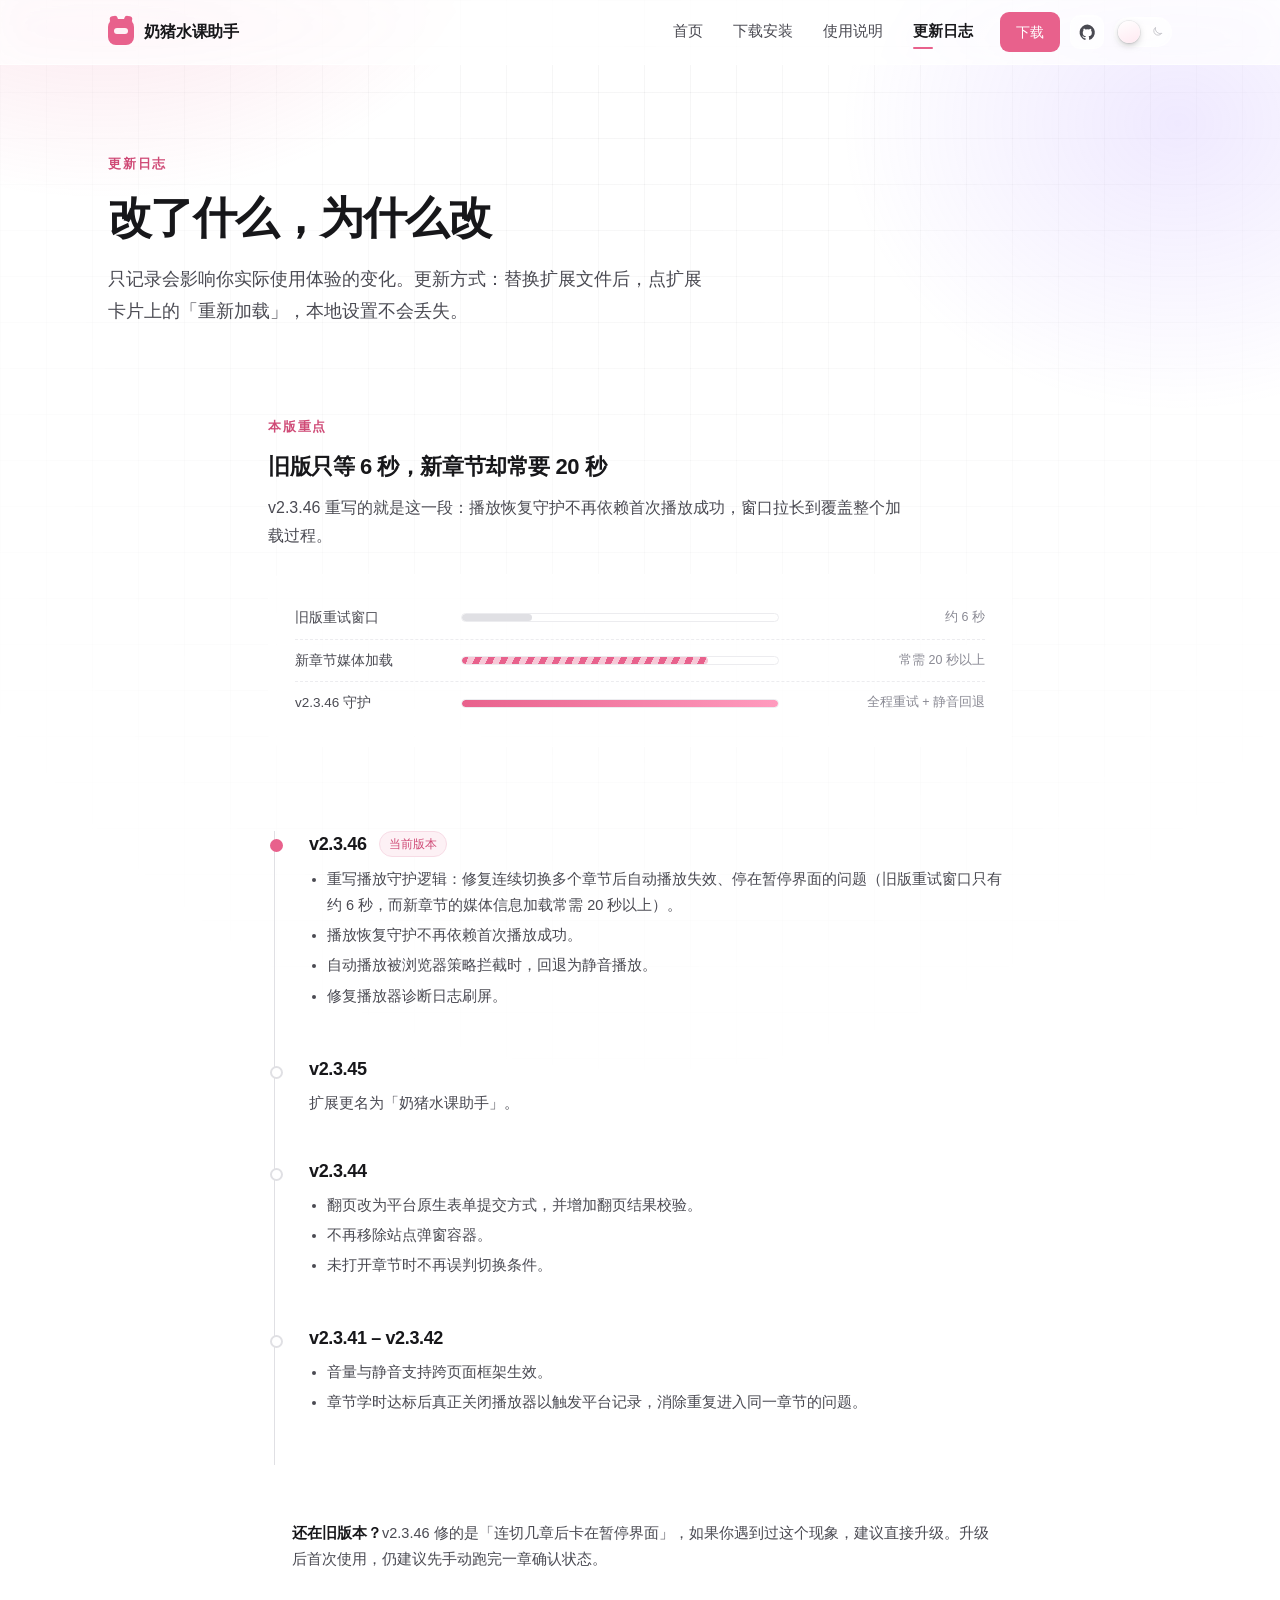
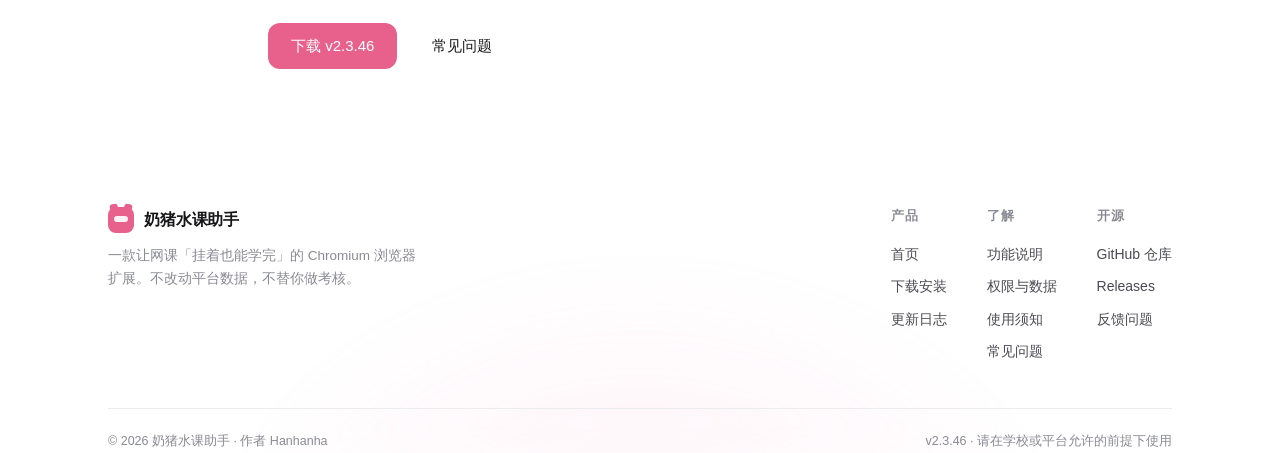
==== commit 69801674: "新增开源仓库入口（导航图标/首页仓库卡/页脚列）并做移动端适配" ====
--- a/changelog.html
+++ b/changelog.html
@@ -52,6 +52,9 @@
       <a href="changelog.html" class="active">更新日志</a>
       <a href="https://github.com/hanhanha-114514/naizhu-course-helper/releases/download/v2.3.46/naizhu-course-helper-v2.3.46.zip" class="nav-cta" data-download>下载</a>
     </nav>
+      <a class="icon-link" data-repo href="https://github.com/hanhanha-114514/naizhu-course-helper" aria-label="开源仓库 GitHub" title="开源仓库 GitHub">
+        <svg viewBox="0 0 24 24" fill="currentColor" aria-hidden="true"><path d="M12 1.9a10 10 0 00-3.16 19.49c.5.09.68-.22.68-.48l-.01-1.7c-2.5.54-3.03-1.2-3.03-1.2-.41-1.04-1-1.32-1-1.32-.82-.56.06-.55.06-.55.9.07 1.38.93 1.38.93.8 1.37 2.1.97 2.61.74.08-.58.31-.97.57-1.2-2-.23-4.1-1-4.1-4.45 0-.98.35-1.79.92-2.42-.09-.23-.4-1.15.09-2.4 0 0 .76-.24 2.48.93a8.6 8.6 0 014.52 0c1.72-1.17 2.48-.93 2.48-.93.49 1.25.18 2.17.09 2.4.57.63.92 1.44.92 2.42 0 3.46-2.1 4.22-4.11 4.45.32.28.61.83.61 1.68l-.01 2.5c0 .27.18.58.69.48A10 10 0 0012 1.9z"/></svg>
+      </a>
       <button class="theme-switch" type="button" role="switch" aria-checked="false" aria-label="切换深浅色">
         <span class="ic ic-sun"><svg viewBox="0 0 24 24" fill="none" stroke="currentColor" stroke-width="1.7" stroke-linecap="round"><circle cx="12" cy="12" r="4"/><path d="M12 3v2M12 19v2M3 12h2M19 12h2M5.6 5.6l1.4 1.4M17 17l1.4 1.4M18.4 5.6L17 7M7 17l-1.4 1.4"/></svg></span>
         <span class="ic ic-moon"><svg viewBox="0 0 24 24" fill="none" stroke="currentColor" stroke-width="1.7" stroke-linecap="round" stroke-linejoin="round"><path d="M20 14.5A8.5 8.5 0 019.5 4a7.5 7.5 0 1010.5 10.5z"/></svg></span>
@@ -185,6 +188,12 @@
           <a href="docs.html#notice">使用须知</a>
           <a href="docs.html#faq">常见问题</a>
         </div>
+        <div class="footer-col">
+          <h5>开源</h5>
+          <a data-repo href="https://github.com/hanhanha-114514/naizhu-course-helper">GitHub 仓库</a>
+          <a data-repo href="https://github.com/hanhanha-114514/naizhu-course-helper/releases">Releases</a>
+          <a data-repo href="https://github.com/hanhanha-114514/naizhu-course-helper/issues">反馈问题</a>
+        </div>
       </div>
     </div>
     <div class="footer-bottom">
--- a/assets/theme.css
+++ b/assets/theme.css
@@ -511,3 +511,154 @@
   border-top: 1px solid var(--section-brd);
   border-bottom: 1px solid var(--section-brd);
 }
+/* ---------- 开源仓库链接 ---------- */
+.icon-link {
+  flex: none;
+  display: grid;
+  place-items: center;
+  width: 34px;
+  height: 34px;
+  border-radius: 10px;
+  border: 1px solid var(--glass-brd);
+  background: var(--glass-soft);
+  backdrop-filter: blur(12px) saturate(160%);
+  -webkit-backdrop-filter: blur(12px) saturate(160%);
+  box-shadow: var(--glass-hi);
+  color: var(--ink-2);
+  transition: color var(--t-mid) var(--ease), border-color var(--t-mid) var(--ease), transform var(--t-mid) var(--ease-out), box-shadow var(--t-mid) var(--ease), background var(--t-mid) var(--ease);
+}
+.icon-link svg { width: 19px; height: 19px; }
+.icon-link:hover {
+  color: var(--ink);
+  border-color: var(--accent-line);
+  transform: translateY(-2px);
+  box-shadow: var(--glass-hi), 0 10px 22px -14px rgba(232, 97, 140, .6);
+}
+
+/* 首页 / 下载页 开源仓库卡 */
+.repo-card {
+  display: flex;
+  align-items: center;
+  justify-content: space-between;
+  gap: 28px;
+  flex-wrap: wrap;
+  border: 1px solid var(--glass-brd);
+  border-radius: 18px;
+  background: var(--glass-bg);
+  backdrop-filter: blur(var(--glass-blur)) saturate(165%);
+  -webkit-backdrop-filter: blur(var(--glass-blur)) saturate(165%);
+  box-shadow: var(--glass-hi);
+  padding: 28px 32px;
+  transition: border-color var(--t-mid) var(--ease), box-shadow var(--t-mid) var(--ease), transform var(--t-mid) var(--ease-out);
+}
+.repo-card:hover { border-color: var(--accent-line); box-shadow: var(--glass-hi), var(--shadow-card); transform: translateY(-3px); }
+.repo-card .rc-left { display: flex; align-items: center; gap: 18px; min-width: 0; }
+.repo-card .rc-mark {
+  flex: none;
+  display: grid; place-items: center;
+  width: 48px; height: 48px; border-radius: 14px;
+  background: var(--chip-bg); border: 1px solid var(--glass-brd);
+  color: var(--ink);
+  transition: color var(--t-mid) var(--ease), border-color var(--t-mid) var(--ease), transform var(--t-mid) var(--ease-out);
+}
+.repo-card:hover .rc-mark { color: var(--accent); border-color: var(--accent-line); transform: rotate(-6deg) scale(1.04); }
+.repo-card .rc-mark svg { width: 26px; height: 26px; }
+.repo-card h3 { margin: 0 0 3px; font-size: 17px; }
+.repo-card p { margin: 0; font-size: 13.5px; color: var(--ink-2); }
+.repo-card code {
+  font-family: ui-monospace, Menlo, Consolas, monospace; font-size: 12.5px;
+  background: var(--chip-bg); border-radius: 6px; padding: 1px 6px; color: var(--accent-deep);
+}
+.repo-card .rc-right { display: flex; align-items: center; gap: 12px; flex-wrap: wrap; }
+.star-badge {
+  display: inline-flex; align-items: center; gap: 7px;
+  padding: 8px 14px; border-radius: 999px;
+  border: 1px solid var(--glass-brd); background: var(--glass-soft);
+  font-size: 13.5px; color: var(--ink-2); font-variant-numeric: tabular-nums;
+}
+.star-badge svg { width: 15px; height: 15px; color: var(--accent); }
+.star-badge .s { font-weight: 600; color: var(--ink); }
+.license-badge {
+  display: inline-flex; align-items: center;
+  padding: 6px 12px; border-radius: 999px;
+  border: 1px solid var(--accent-line); background: var(--accent-soft);
+  font-size: 12px; color: var(--accent-deep); font-weight: 500;
+}
+@media (max-width: 720px) {
+  .repo-card { padding: 22px; }
+  .repo-card .rc-right { width: 100%; }
+  .repo-card .btn { flex: 1; }
+}
+/* ==========================================================
+   移动端适配（手机浏览器）
+   ========================================================== */
+
+/* 防止氛围光晕/网格造成横向滚动 */
+html, body { overflow-x: hidden; }
+body { max-width: 100vw; }
+* { -webkit-tap-highlight-color: rgba(232, 97, 140, .14); }
+
+/* 刘海 / 安全区 */
+.site-header { padding-top: env(safe-area-inset-top); }
+.site-footer { padding-bottom: env(safe-area-inset-bottom); }
+
+@media (max-width: 720px) {
+  /* 头部：更紧凑，控件靠右成组，汉堡不飘中间 */
+  .nav { height: 58px; justify-content: flex-start; gap: 10px; }
+  .site-header.scrolled .nav { height: 54px; }
+  .brand { font-size: 15px; min-width: 0; flex: 1 1 auto; }
+  .brand span.brand-mark { width: 24px; height: 24px; flex: none; }
+  .nav-toggle { order: 2; }
+  .nav-end { order: 3; gap: 8px; flex: none; }
+
+  /* 下拉菜单贴住更矮的头部 */
+  .nav-links { top: 58px; }
+
+  /* 按钮：整行更易点按 */
+  .actions { gap: 10px; }
+  .actions .btn { flex: 1 1 auto; min-height: 46px; padding: 0 18px; }
+
+  /* 触摸目标 >=44px */
+  .faq summary { padding-top: 15px; padding-bottom: 15px; min-height: 52px; }
+  .toc a { padding: 8px 0; }
+
+  /* 开源仓库卡：竖向排列 */
+  .repo-card { flex-direction: column; align-items: stretch; gap: 20px; padding: 22px; }
+  .repo-card .rc-left { align-items: flex-start; }
+  .repo-card .rc-right { width: 100%; justify-content: space-between; }
+  .repo-card .btn { flex: 1; justify-content: center; }
+
+  /* 面板模拟图：缩小内距，避免溢出 */
+  .panel-mock-inner { padding: 16px 14px 14px; }
+  .pm-log { font-size: 11px; }
+
+  /* 长字符串换行，避免撑破布局 */
+  .tree { font-size: 12px; line-height: 1.9; }
+  .doc p, .doc li, .card p, .note div { overflow-wrap: anywhere; }
+  .repo-card p { overflow-wrap: anywhere; }
+
+  /* 表格/代码块横向滚动而不撑破 */
+  .tree, .tbl { -webkit-overflow-scrolling: touch; }
+
+  /* 数字条两列 */
+  .stats { gap: 12px; }
+  .stat { padding: 18px 18px; }
+
+  /* 对比条标签换行 */
+  .vs-label { font-size: 13px; }
+  .vs-num { font-size: 12px; }
+}
+
+@media (max-width: 460px) {
+  /* 极窄屏：隐藏导航里的 GitHub 图标（页脚与仓库卡仍有入口），保住主题开关 */
+  .nav .icon-link { display: none; }
+  .theme-switch { width: 52px; }
+  html[data-theme='dark'] .theme-switch .knob { transform: translateX(22px); }
+  .hero-meta { gap: 14px 20px; font-size: 13px; }
+  .section { padding: 52px 0; }
+  .repo-card .rc-mark { width: 42px; height: 42px; }
+  .repo-card .rc-mark svg { width: 22px; height: 22px; }
+}
+
+/* 视口高度用 dvh，避免手机地址栏收起时跳动 */
+.intro-veil, .modal { min-height: 100dvh; }
